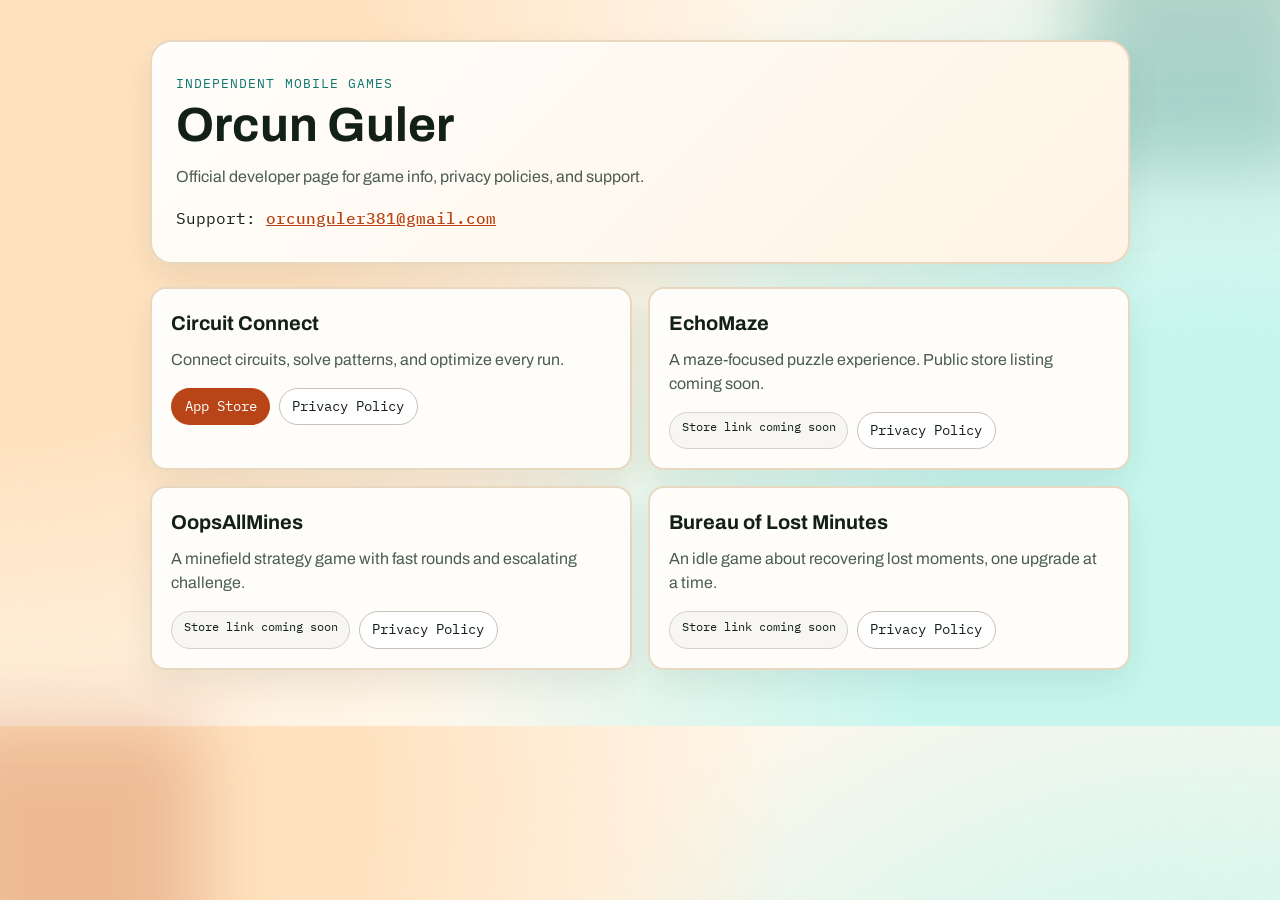
==== index.html @ f3882e8f "Initial GitHub Pages developer site and privacy pages" ====
<!doctype html>
<html lang="en">
<head>
  <meta charset="utf-8">
  <meta name="viewport" content="width=device-width, initial-scale=1">
  <title>Orcun Guler | Game Developer</title>
  <meta name="description" content="Developer page for Orcun Guler games with support and privacy policy links.">
  <link rel="preconnect" href="https://fonts.googleapis.com">
  <link rel="preconnect" href="https://fonts.gstatic.com" crossorigin>
  <link href="https://fonts.googleapis.com/css2?family=Archivo:wght@500;700;800&family=IBM+Plex+Mono:wght@400;500&display=swap" rel="stylesheet">
  <link rel="stylesheet" href="/styles.css">
</head>
<body>
  <div class="bg-shape bg-shape-a" aria-hidden="true"></div>
  <div class="bg-shape bg-shape-b" aria-hidden="true"></div>

  <main class="container">
    <header class="hero">
      <p class="eyebrow">Independent Mobile Games</p>
      <h1>Orcun Guler</h1>
      <p class="lead">Official developer page for game info, privacy policies, and support.</p>
      <p class="support-line">
        Support:
        <a href="mailto:orcunguler381@gmail.com">orcunguler381@gmail.com</a>
      </p>
    </header>

    <section class="games" aria-label="Games">
      <article class="game-card">
        <h2>Circuit Connect</h2>
        <p>Connect circuits, solve patterns, and optimize every run.</p>
        <div class="actions">
          <a class="btn btn-primary" href="https://apps.apple.com/us/app/circuit-connect/id6759875670" target="_blank" rel="noopener noreferrer">App Store</a>
          <a class="btn btn-secondary" href="/privacy/#circuit-connect">Privacy Policy</a>
        </div>
      </article>

      <article class="game-card">
        <h2>EchoMaze</h2>
        <p>A maze-focused puzzle experience. Public store listing coming soon.</p>
        <div class="actions">
          <span class="badge">Store link coming soon</span>
          <a class="btn btn-secondary" href="/privacy/#echomaze">Privacy Policy</a>
        </div>
      </article>

      <article class="game-card">
        <h2>OopsAllMines</h2>
        <p>A minefield strategy game with fast rounds and escalating challenge.</p>
        <div class="actions">
          <span class="badge">Store link coming soon</span>
          <a class="btn btn-secondary" href="/privacy/#oopsallmines">Privacy Policy</a>
        </div>
      </article>

      <article class="game-card">
        <h2>Bureau of Lost Minutes</h2>
        <p>An idle game about recovering lost moments, one upgrade at a time.</p>
        <div class="actions">
          <span class="badge">Store link coming soon</span>
          <a class="btn btn-secondary" href="/privacy/#bureau-of-lost-minutes">Privacy Policy</a>
        </div>
      </article>
    </section>
  </main>
</body>
</html>
---- styles.css ----
:root {
  --bg: #fff7ec;
  --panel: #fffdf9;
  --ink: #132018;
  --muted: #4b5d50;
  --brand: #b84417;
  --brand-2: #0f766e;
  --border: #e8d8bf;
  --shadow: 0 14px 35px rgba(19, 32, 24, 0.08);
}

* {
  box-sizing: border-box;
}

html,
body {
  margin: 0;
  padding: 0;
}

body {
  font-family: "Archivo", "Trebuchet MS", sans-serif;
  color: var(--ink);
  background:
    radial-gradient(circle at 0% 10%, #ffe2bf 0 25%, transparent 55%),
    radial-gradient(circle at 95% 88%, #c7f6ee 0 22%, transparent 58%),
    var(--bg);
  line-height: 1.5;
}

a {
  color: inherit;
}

.container {
  width: min(980px, calc(100% - 2rem));
  margin: 0 auto;
  padding: 2.5rem 0 3.5rem;
  position: relative;
}

.hero {
  border: 2px solid var(--border);
  border-radius: 22px;
  background: linear-gradient(135deg, #fffefb 0%, #fff3e4 100%);
  box-shadow: var(--shadow);
  padding: 2rem 1.5rem;
}

.eyebrow {
  margin: 0 0 0.4rem;
  font-family: "IBM Plex Mono", monospace;
  font-size: 0.82rem;
  letter-spacing: 0.08em;
  text-transform: uppercase;
  color: var(--brand-2);
}

h1 {
  margin: 0;
  font-size: clamp(2rem, 5.5vw, 3rem);
  line-height: 1.05;
}

.lead {
  margin: 0.9rem 0 0;
  max-width: 65ch;
  color: var(--muted);
}

.support-line {
  margin: 1.1rem 0 0;
  font-family: "IBM Plex Mono", monospace;
}

.support-line a {
  color: var(--brand);
  font-weight: 500;
}

.games {
  margin-top: 1.4rem;
  display: grid;
  grid-template-columns: repeat(2, minmax(0, 1fr));
  gap: 1rem;
}

.game-card {
  border: 2px solid var(--border);
  border-radius: 16px;
  background: var(--panel);
  box-shadow: var(--shadow);
  padding: 1.2rem;
}

.game-card h2 {
  margin: 0;
  font-size: 1.25rem;
}

.game-card p {
  margin: 0.6rem 0 0;
  color: var(--muted);
}

.actions {
  display: flex;
  flex-wrap: wrap;
  gap: 0.55rem;
  margin-top: 1rem;
}

.btn {
  display: inline-flex;
  align-items: center;
  justify-content: center;
  border-radius: 999px;
  text-decoration: none;
  padding: 0.45rem 0.78rem;
  font-family: "IBM Plex Mono", monospace;
  font-size: 0.88rem;
  border: 1px solid transparent;
}

.btn-primary {
  background: var(--brand);
  color: #fff;
}

.btn-secondary {
  border-color: #c7c2b8;
  background: #fff;
}

.badge {
  font-family: "IBM Plex Mono", monospace;
  font-size: 0.75rem;
  border: 1px solid #d3d1cb;
  border-radius: 999px;
  background: #f7f6f3;
  padding: 0.36rem 0.72rem;
}

.legal {
  margin-top: 1.4rem;
  display: grid;
  gap: 1rem;
}

.policy-card {
  border: 2px solid var(--border);
  border-radius: 16px;
  background: var(--panel);
  box-shadow: var(--shadow);
  padding: 1.25rem;
  scroll-margin-top: 1rem;
}

.policy-card h2 {
  margin: 0;
  font-size: 1.35rem;
}

.policy-card p,
.policy-card li {
  color: var(--muted);
}

.policy-card ul {
  margin-top: 0.5rem;
}

.policy-meta {
  margin: 0.55rem 0 0;
  font-family: "IBM Plex Mono", monospace;
  font-size: 0.83rem;
  color: #375145;
}

.top-link {
  display: inline-flex;
  margin-top: 0.8rem;
  font-family: "IBM Plex Mono", monospace;
  font-size: 0.83rem;
  text-decoration: none;
  color: var(--brand);
}

.bg-shape {
  position: fixed;
  z-index: -1;
  pointer-events: none;
  filter: blur(38px);
}

.bg-shape-a {
  width: 240px;
  height: 240px;
  top: -70px;
  right: -40px;
  background: rgba(15, 118, 110, 0.28);
}

.bg-shape-b {
  width: 260px;
  height: 260px;
  left: -60px;
  bottom: -80px;
  background: rgba(184, 68, 23, 0.25);
}

@media (max-width: 760px) {
  .games {
    grid-template-columns: 1fr;
  }
}
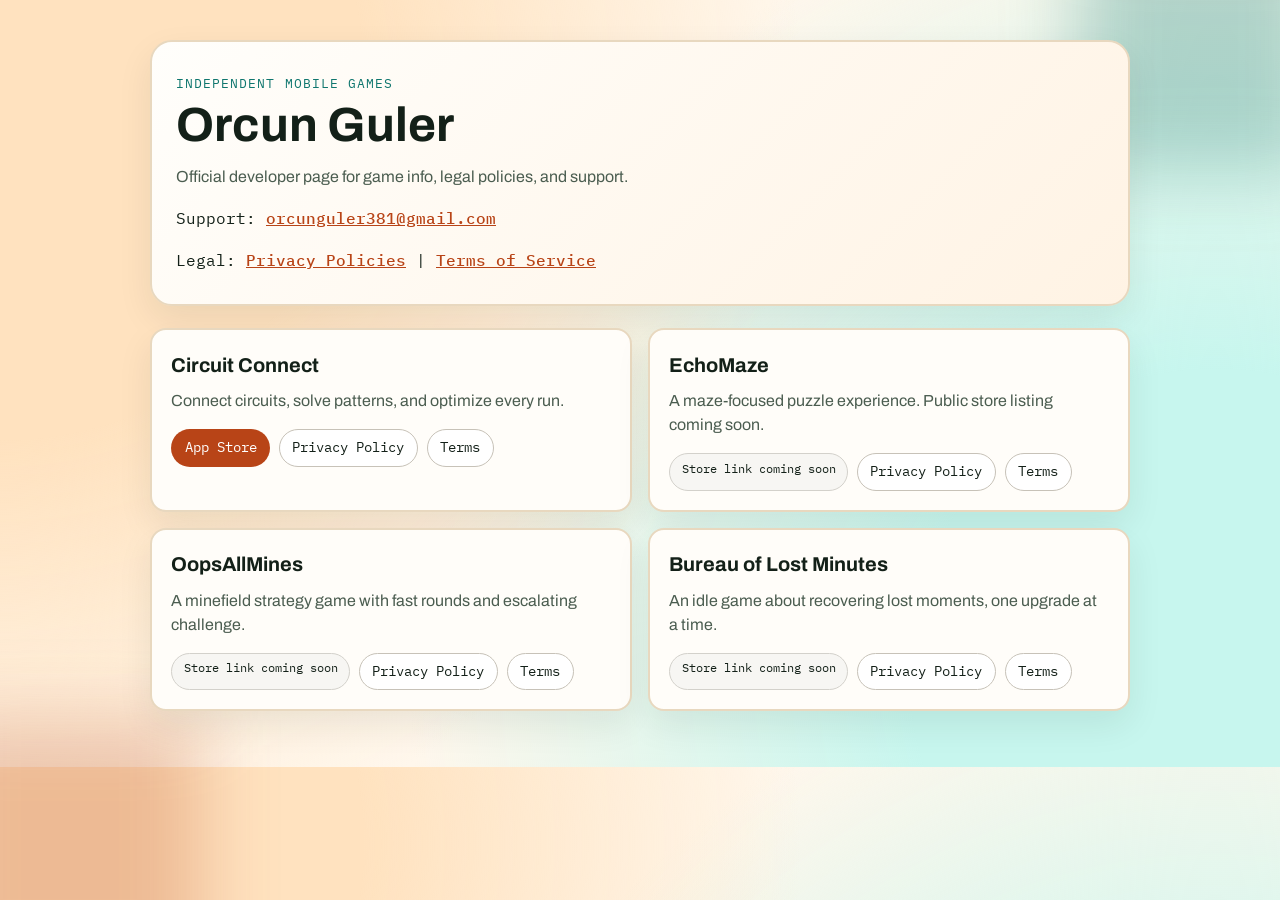
==== commit b090cad0: "Add full privacy and terms coverage for all games" ====
--- a/index.html
+++ b/index.html
@@ -18,10 +18,16 @@
     <header class="hero">
       <p class="eyebrow">Independent Mobile Games</p>
       <h1>Orcun Guler</h1>
-      <p class="lead">Official developer page for game info, privacy policies, and support.</p>
+      <p class="lead">Official developer page for game info, legal policies, and support.</p>
       <p class="support-line">
         Support:
         <a href="mailto:orcunguler381@gmail.com">orcunguler381@gmail.com</a>
+      </p>
+      <p class="support-line">
+        Legal:
+        <a href="/privacy/">Privacy Policies</a>
+        |
+        <a href="/terms/">Terms of Service</a>
       </p>
     </header>
 
@@ -32,6 +38,7 @@
         <div class="actions">
           <a class="btn btn-primary" href="https://apps.apple.com/us/app/circuit-connect/id6759875670" target="_blank" rel="noopener noreferrer">App Store</a>
           <a class="btn btn-secondary" href="/privacy/#circuit-connect">Privacy Policy</a>
+          <a class="btn btn-secondary" href="/terms/#circuit-connect">Terms</a>
         </div>
       </article>
 
@@ -41,6 +48,7 @@
         <div class="actions">
           <span class="badge">Store link coming soon</span>
           <a class="btn btn-secondary" href="/privacy/#echomaze">Privacy Policy</a>
+          <a class="btn btn-secondary" href="/terms/#echomaze">Terms</a>
         </div>
       </article>
 
@@ -50,6 +58,7 @@
         <div class="actions">
           <span class="badge">Store link coming soon</span>
           <a class="btn btn-secondary" href="/privacy/#oopsallmines">Privacy Policy</a>
+          <a class="btn btn-secondary" href="/terms/#oopsallmines">Terms</a>
         </div>
       </article>
 
@@ -59,6 +68,7 @@
         <div class="actions">
           <span class="badge">Store link coming soon</span>
           <a class="btn btn-secondary" href="/privacy/#bureau-of-lost-minutes">Privacy Policy</a>
+          <a class="btn btn-secondary" href="/terms/#bureau-of-lost-minutes">Terms</a>
         </div>
       </article>
     </section>
--- a/styles.css
+++ b/styles.css
@@ -162,6 +162,11 @@
   font-size: 1.35rem;
 }
 
+.policy-card h3 {
+  margin: 1rem 0 0.3rem;
+  font-size: 1rem;
+}
+
 .policy-card p,
 .policy-card li {
   color: var(--muted);
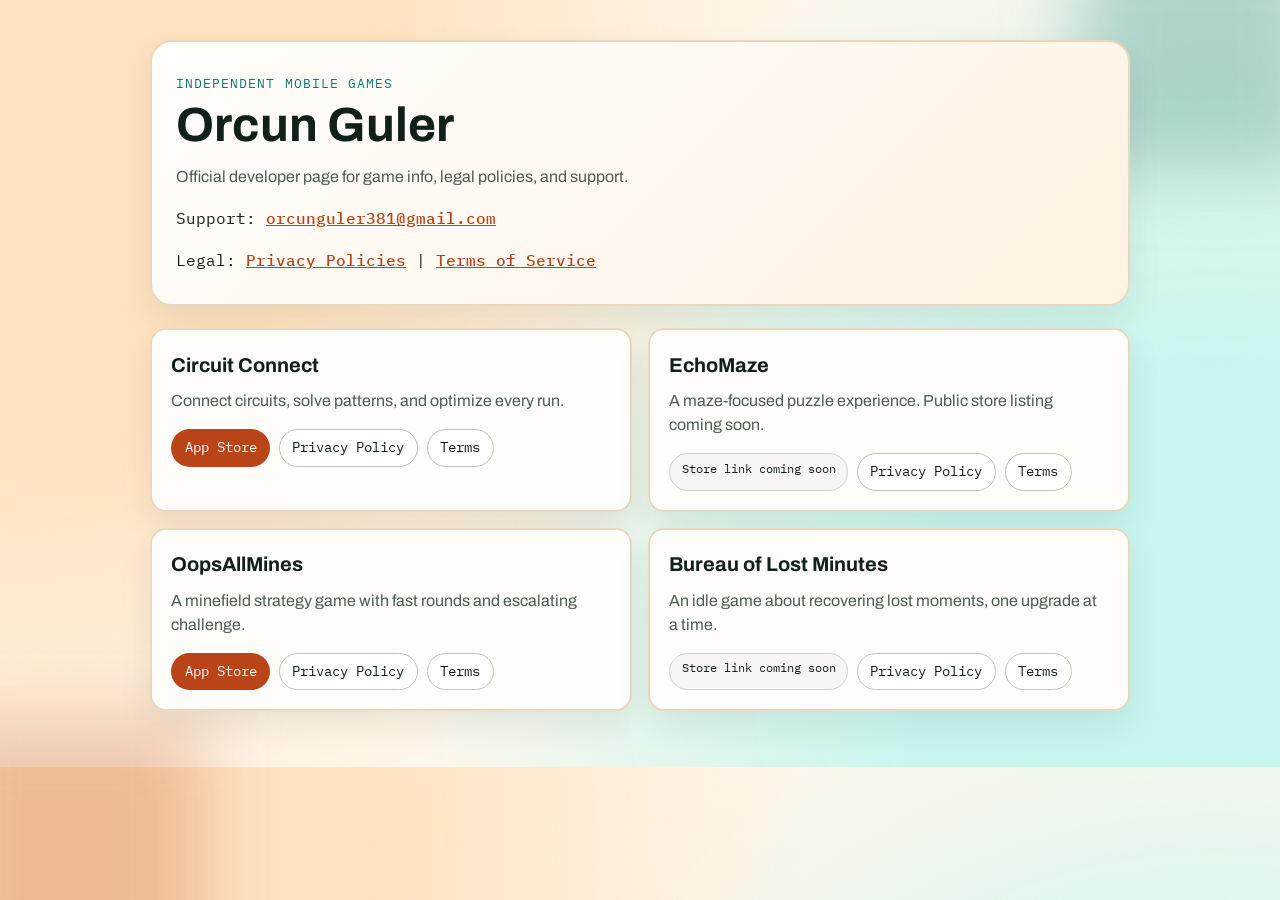
==== commit 39269c36: "Add OopsAllMines App Store link" ====
--- a/index.html
+++ b/index.html
@@ -56,7 +56,7 @@
         <h2>OopsAllMines</h2>
         <p>A minefield strategy game with fast rounds and escalating challenge.</p>
         <div class="actions">
-          <span class="badge">Store link coming soon</span>
+          <a class="btn btn-primary" href="https://apps.apple.com/us/app/oops-all-mines/id6760482373" target="_blank" rel="noopener noreferrer">App Store</a>
           <a class="btn btn-secondary" href="/privacy/#oopsallmines">Privacy Policy</a>
           <a class="btn btn-secondary" href="/terms/#oopsallmines">Terms</a>
         </div>
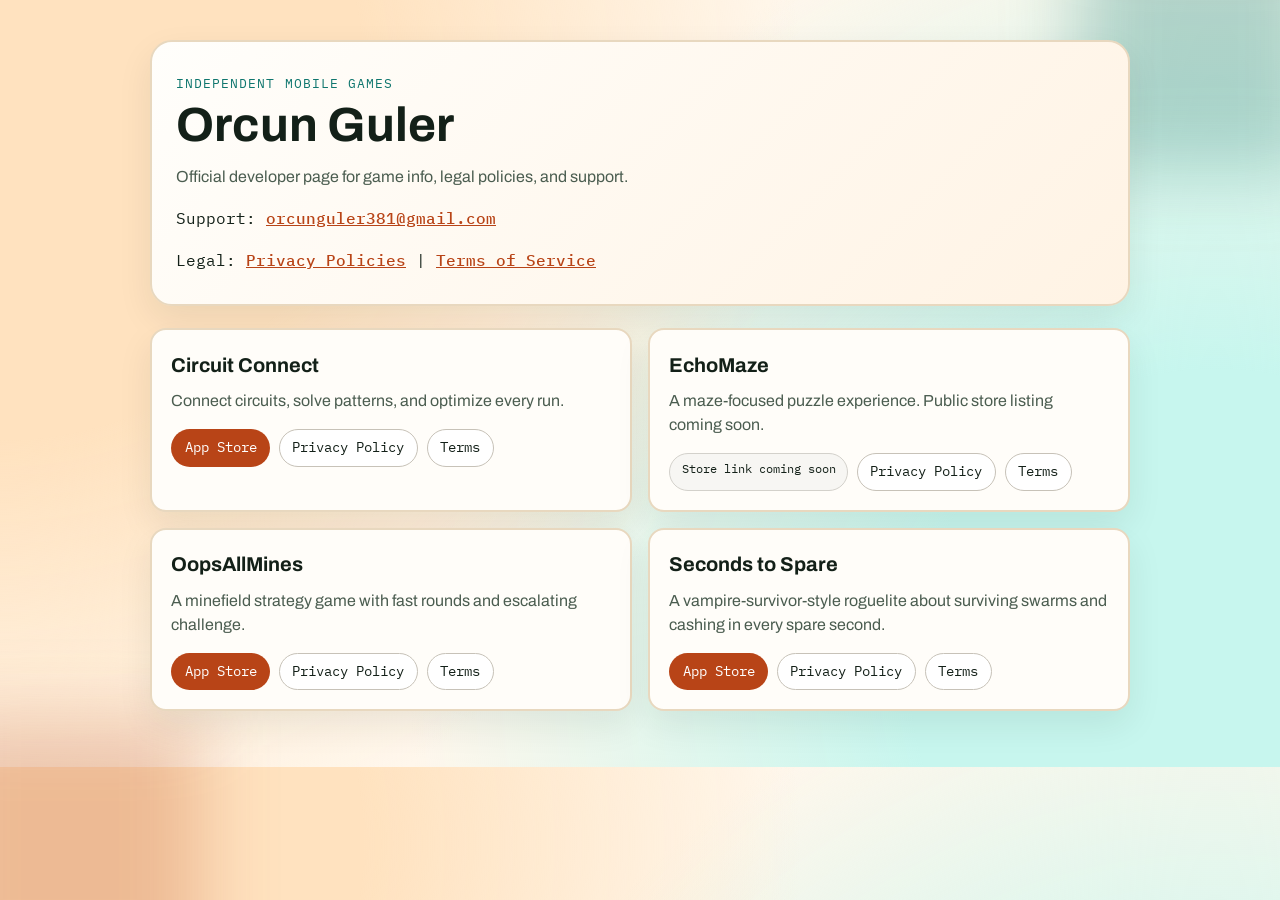
==== commit 0dc41ed9: "Replace Bureau of Lost Minutes with Seconds to Spare" ====
--- a/index.html
+++ b/index.html
@@ -63,12 +63,12 @@
       </article>
 
       <article class="game-card">
-        <h2>Bureau of Lost Minutes</h2>
-        <p>An idle game about recovering lost moments, one upgrade at a time.</p>
+        <h2>Seconds to Spare</h2>
+        <p>A vampire-survivor-style roguelite about surviving swarms and cashing in every spare second.</p>
         <div class="actions">
-          <span class="badge">Store link coming soon</span>
-          <a class="btn btn-secondary" href="/privacy/#bureau-of-lost-minutes">Privacy Policy</a>
-          <a class="btn btn-secondary" href="/terms/#bureau-of-lost-minutes">Terms</a>
+          <a class="btn btn-primary" href="https://apps.apple.com/us/app/seconds-to-spare/id6760550511" target="_blank" rel="noopener noreferrer">App Store</a>
+          <a class="btn btn-secondary" href="/privacy/#seconds-to-spare">Privacy Policy</a>
+          <a class="btn btn-secondary" href="/terms/#seconds-to-spare">Terms</a>
         </div>
       </article>
     </section>
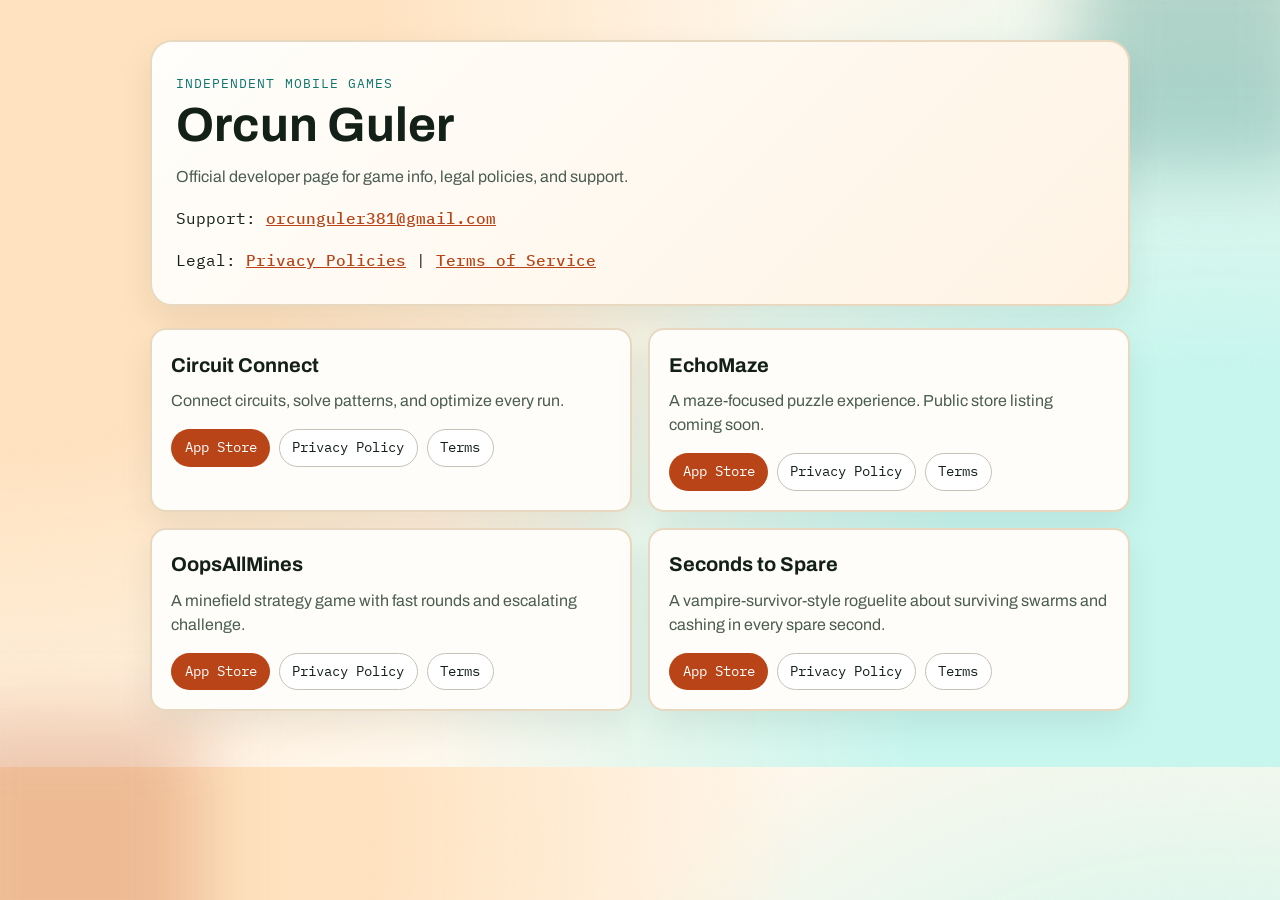
==== commit 9a77fea0: "Add EchoMaze App Store link" ====
--- a/index.html
+++ b/index.html
@@ -46,7 +46,7 @@
         <h2>EchoMaze</h2>
         <p>A maze-focused puzzle experience. Public store listing coming soon.</p>
         <div class="actions">
-          <span class="badge">Store link coming soon</span>
+          <a class="btn btn-primary" href="https://apps.apple.com/us/app/echo-maze-rougelite/id6759973204" target="_blank" rel="noopener noreferrer">App Store</a>
           <a class="btn btn-secondary" href="/privacy/#echomaze">Privacy Policy</a>
           <a class="btn btn-secondary" href="/terms/#echomaze">Terms</a>
         </div>
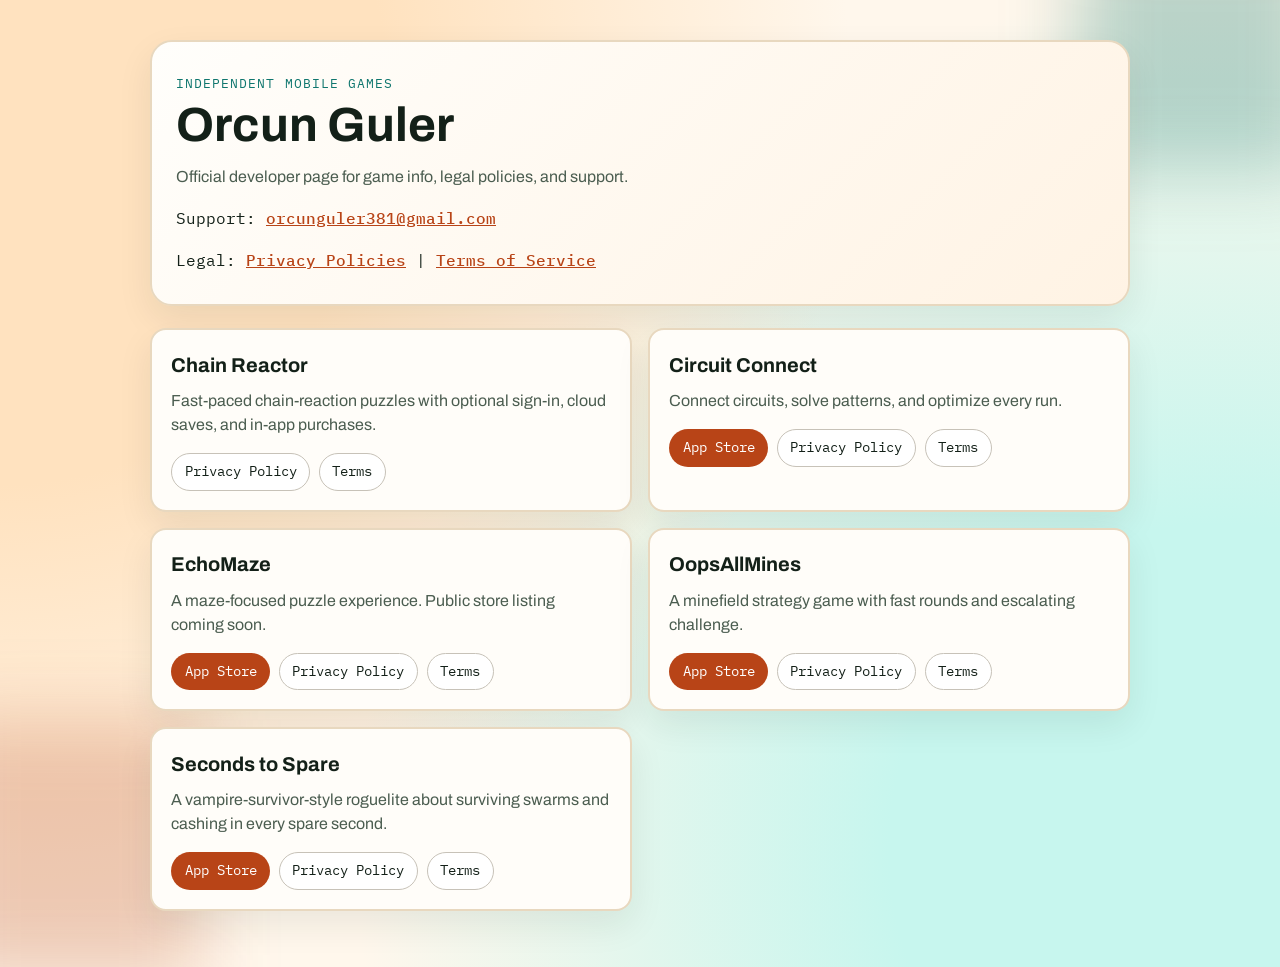
==== commit e4da272e: "Add Chain Reactor privacy and terms pages - Dedicated /privacy/chain-reactor/ and /terms/chain-react" ====
--- a/index.html
+++ b/index.html
@@ -32,6 +32,15 @@
     </header>
 
     <section class="games" aria-label="Games">
+      <article class="game-card">
+        <h2>Chain Reactor</h2>
+        <p>Fast-paced chain-reaction puzzles with optional sign-in, cloud saves, and in-app purchases.</p>
+        <div class="actions">
+          <a class="btn btn-secondary" href="/privacy/chain-reactor/">Privacy Policy</a>
+          <a class="btn btn-secondary" href="/terms/chain-reactor/">Terms</a>
+        </div>
+      </article>
+
       <article class="game-card">
         <h2>Circuit Connect</h2>
         <p>Connect circuits, solve patterns, and optimize every run.</p>
--- a/styles.css
+++ b/styles.css
@@ -167,6 +167,12 @@
   font-size: 1rem;
 }
 
+.policy-card h4 {
+  margin: 0.85rem 0 0.25rem;
+  font-size: 0.95rem;
+  font-weight: 700;
+}
+
 .policy-card p,
 .policy-card li {
   color: var(--muted);
@@ -181,6 +187,10 @@
   font-family: "IBM Plex Mono", monospace;
   font-size: 0.83rem;
   color: #375145;
+}
+
+.hero .policy-meta.hero-updated {
+  margin-top: 0.75rem;
 }
 
 .top-link {
